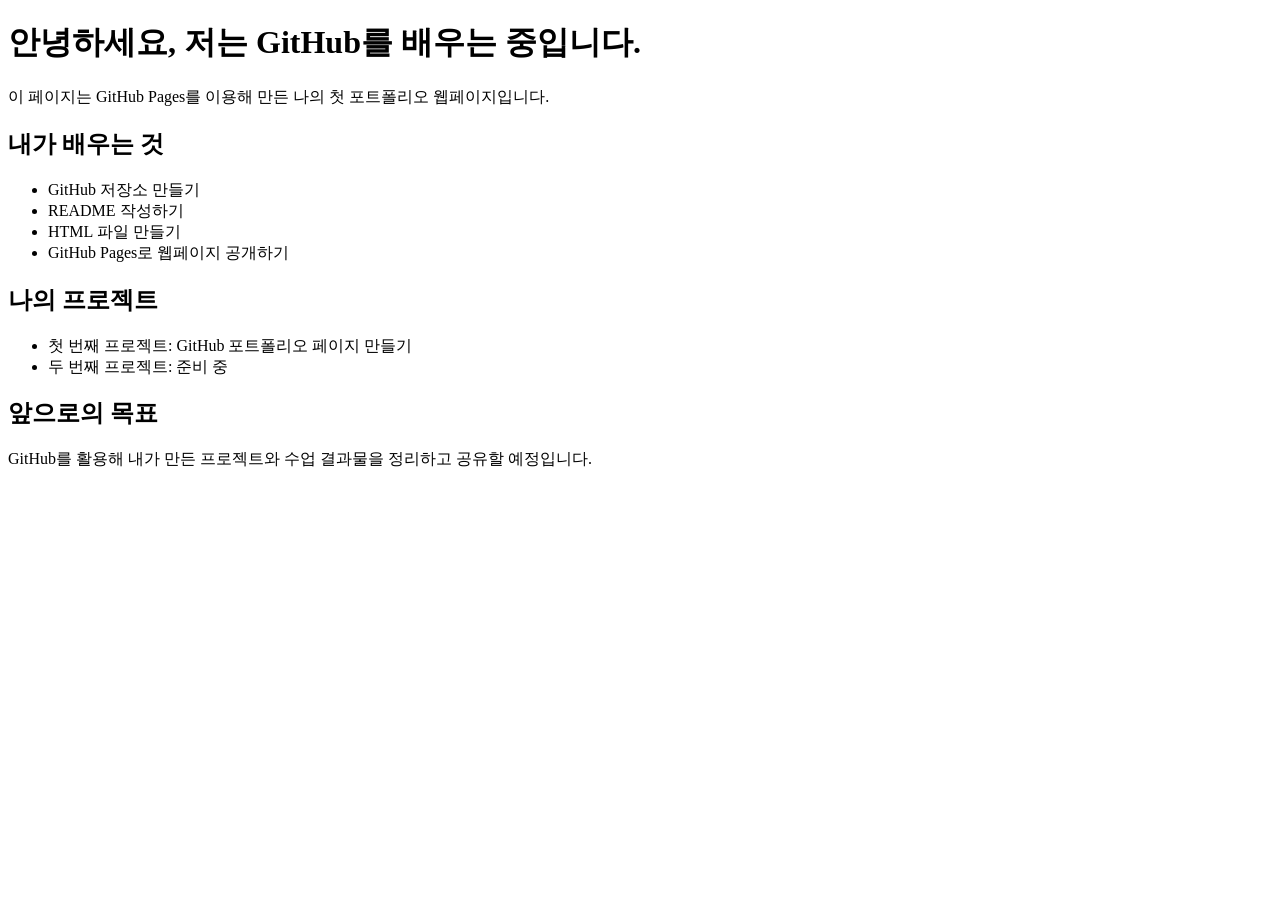
==== index.html @ 4d5290f3 "Update index.html" ====
<!DOCTYPE html>
<html lang="ko">
<head>
  <meta charset="UTF-8">
  <title>나의 포트폴리오</title>
</head>
<body>
  <h1>안녕하세요, 저는 GitHub를 배우는 중입니다.</h1>

  <p>
    이 페이지는 GitHub Pages를 이용해 만든 나의 첫 포트폴리오 웹페이지입니다.
  </p>

  <h2>내가 배우는 것</h2>
  <ul>
    <li>GitHub 저장소 만들기</li>
    <li>README 작성하기</li>
    <li>HTML 파일 만들기</li>
    <li>GitHub Pages로 웹페이지 공개하기</li>
  </ul>

  <h2>나의 프로젝트</h2>
  <ul>
    <li>첫 번째 프로젝트: GitHub 포트폴리오 페이지 만들기</li>
    <li>두 번째 프로젝트: 준비 중</li>
  </ul>

  <h2>앞으로의 목표</h2>
  <p>
    GitHub를 활용해 내가 만든 프로젝트와 수업 결과물을 정리하고 공유할 예정입니다.
  </p>
</body>
</html>
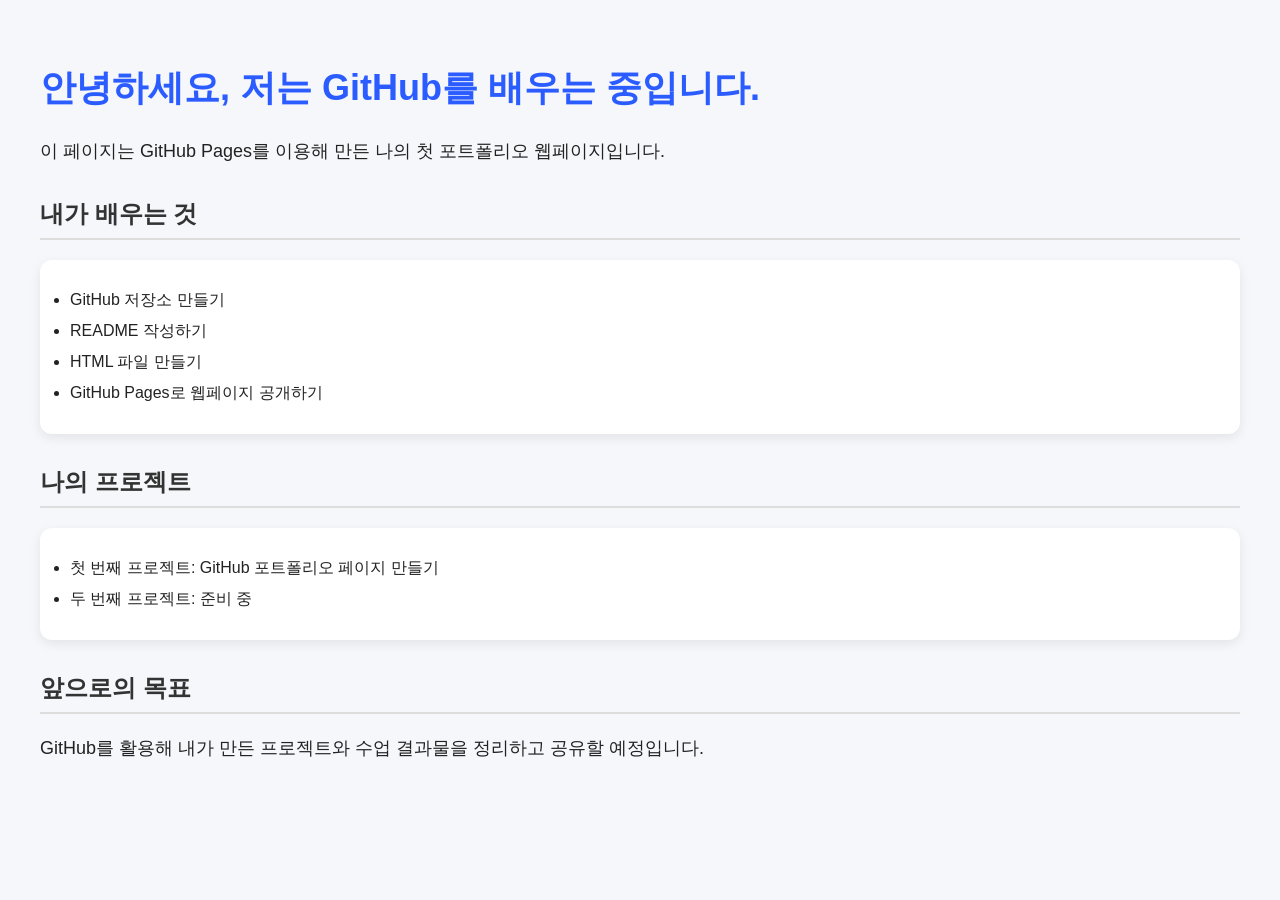
==== commit 14f528ac: "Update index.html 디자인 추가" ====
--- a/index.html
+++ b/index.html
@@ -3,6 +3,7 @@
 <head>
   <meta charset="UTF-8">
   <title>나의 포트폴리오</title>
+  <link rel="stylesheet" href="style.css">
 </head>
 <body>
   <h1>안녕하세요, 저는 GitHub를 배우는 중입니다.</h1>
--- a/style.css
+++ b/style.css
@@ -0,0 +1,35 @@
+body {
+  font-family: Arial, sans-serif;
+  background-color: #f5f7fb;
+  color: #222;
+  margin: 0;
+  padding: 40px;
+}
+
+h1 {
+  color: #2b5cff;
+  font-size: 36px;
+}
+
+h2 {
+  margin-top: 32px;
+  color: #333;
+  border-bottom: 2px solid #ddd;
+  padding-bottom: 8px;
+}
+
+p {
+  font-size: 18px;
+  line-height: 1.6;
+}
+
+ul {
+  background-color: white;
+  padding: 20px 30px;
+  border-radius: 12px;
+  box-shadow: 0 4px 12px rgba(0, 0, 0, 0.08);
+}
+
+li {
+  margin: 10px 0;
+}
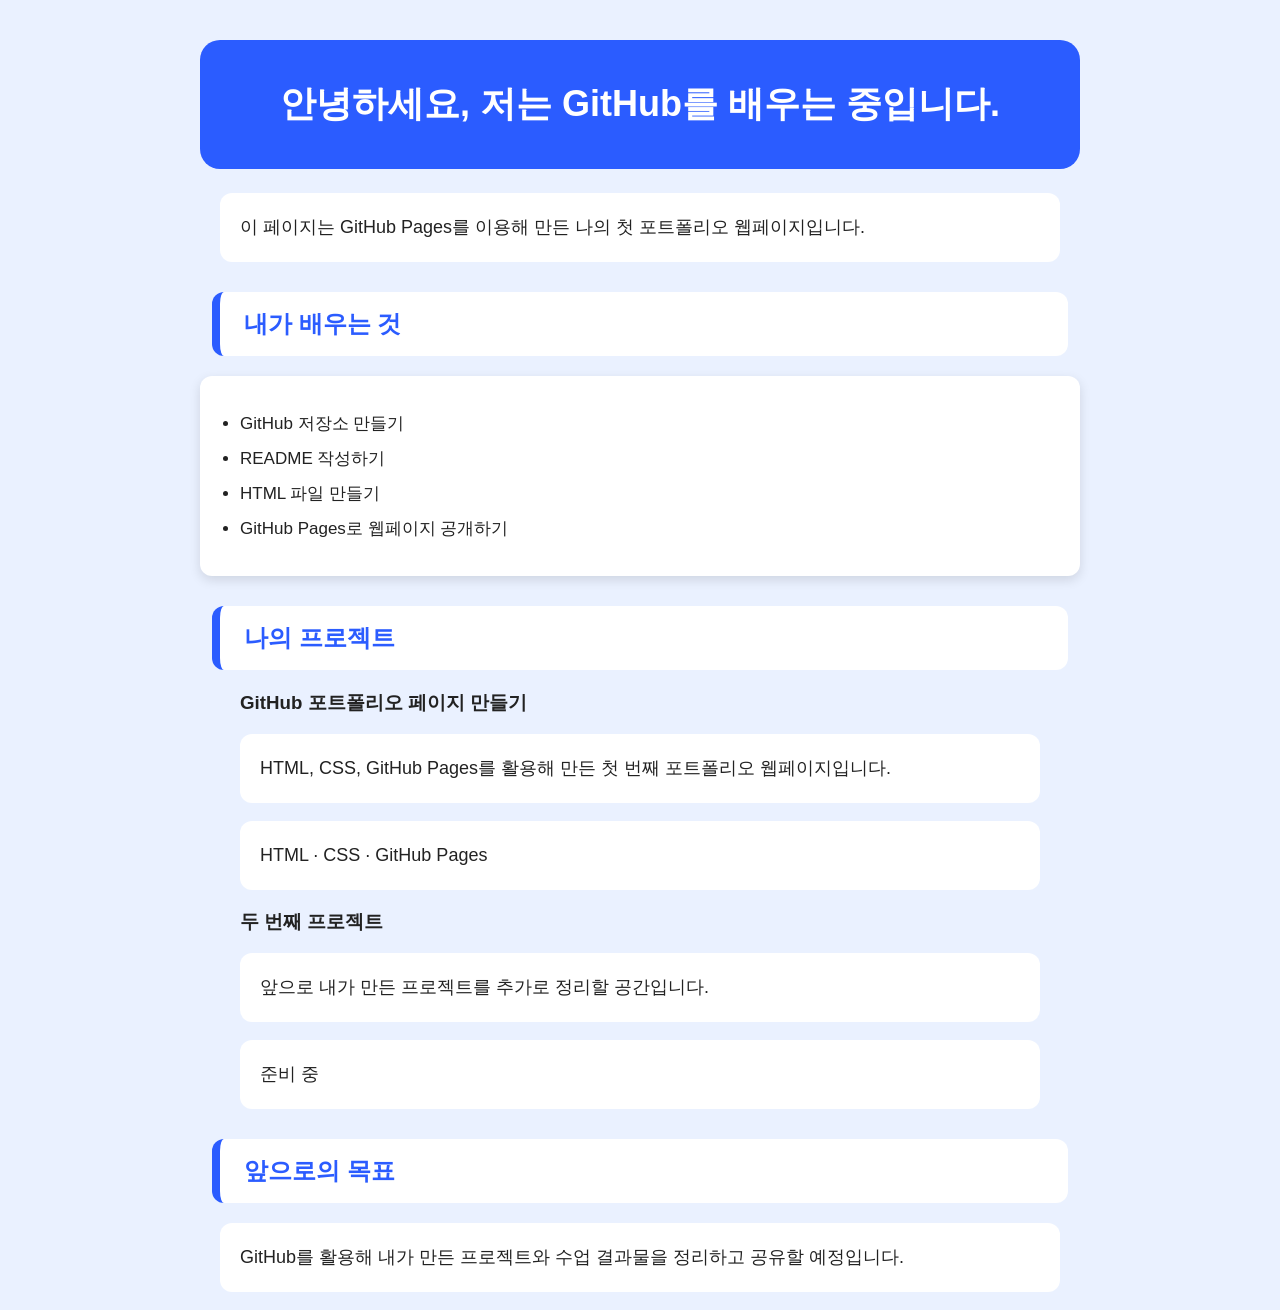
==== commit 84d796a1: "프로젝트 카드 영역 추가" ====
--- a/index.html
+++ b/index.html
@@ -21,10 +21,23 @@
   </ul>
 
   <h2>나의 프로젝트</h2>
-  <ul>
-    <li>첫 번째 프로젝트: GitHub 포트폴리오 페이지 만들기</li>
-    <li>두 번째 프로젝트: 준비 중</li>
-  </ul>
+  <div class="project-list">
+  <div class="project-card">
+    <h3>GitHub 포트폴리오 페이지 만들기</h3>
+    <p>
+      HTML, CSS, GitHub Pages를 활용해 만든 첫 번째 포트폴리오 웹페이지입니다.
+    </p>
+    <p class="tag">HTML · CSS · GitHub Pages</p>
+  </div>
+
+  <div class="project-card">
+    <h3>두 번째 프로젝트</h3>
+    <p>
+      앞으로 내가 만든 프로젝트를 추가로 정리할 공간입니다.
+    </p>
+    <p class="tag">준비 중</p>
+  </div>
+</div>
 
   <h2>앞으로의 목표</h2>
   <p>
--- a/style.css
+++ b/style.css
@@ -1,35 +1,52 @@
 body {
   font-family: Arial, sans-serif;
-  background-color: #f5f7fb;
+  background-color: #eaf1ff;
   color: #222;
   margin: 0;
-  padding: 40px;
+  padding: 0;
+}
+
+body > * {
+  max-width: 800px;
+  margin-left: auto;
+  margin-right: auto;
 }
 
 h1 {
-  color: #2b5cff;
+  background-color: #2b5cff;
+  color: white;
+  padding: 40px;
+  margin-top: 40px;
+  border-radius: 20px;
   font-size: 36px;
+  text-align: center;
 }
 
 h2 {
-  margin-top: 32px;
-  color: #333;
-  border-bottom: 2px solid #ddd;
-  padding-bottom: 8px;
+  background-color: white;
+  color: #2b5cff;
+  padding: 16px 24px;
+  margin-top: 30px;
+  border-left: 8px solid #2b5cff;
+  border-radius: 12px;
 }
 
 p {
+  background-color: white;
+  padding: 20px;
+  border-radius: 12px;
   font-size: 18px;
   line-height: 1.6;
 }
 
 ul {
   background-color: white;
-  padding: 20px 30px;
+  padding: 24px 40px;
   border-radius: 12px;
-  box-shadow: 0 4px 12px rgba(0, 0, 0, 0.08);
+  box-shadow: 0 4px 12px rgba(0, 0, 0, 0.12);
 }
 
 li {
-  margin: 10px 0;
+  margin: 12px 0;
+  font-size: 17px;
 }
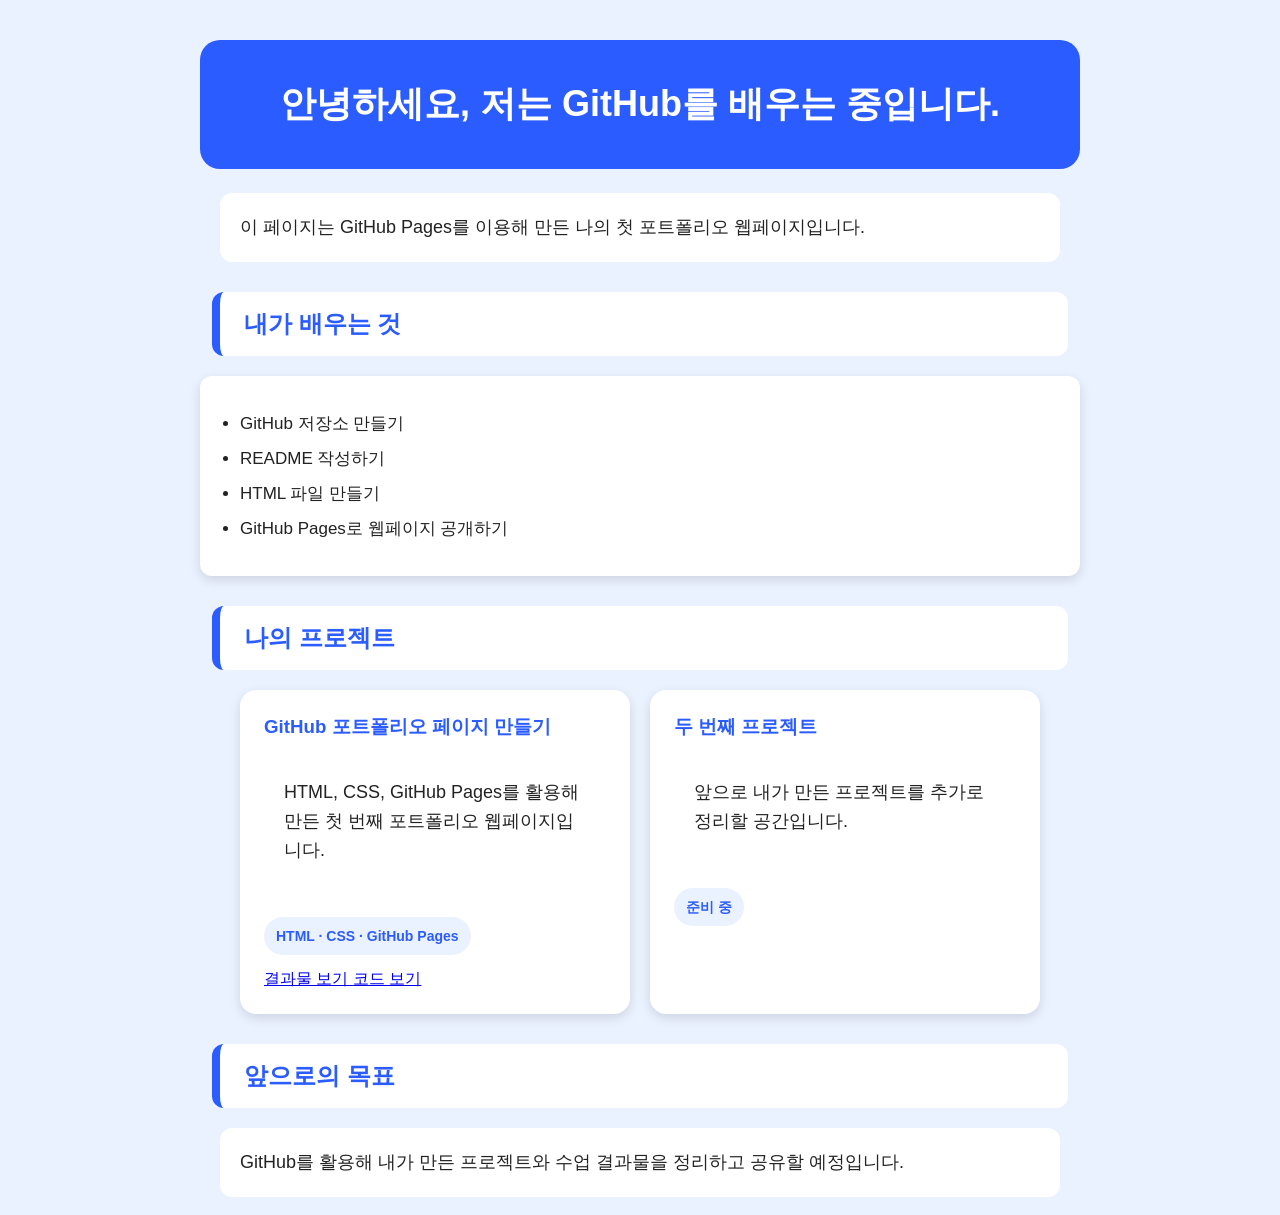
==== commit e7710884: "프로젝트 카드에 링크버튼 추가" ====
--- a/index.html
+++ b/index.html
@@ -23,13 +23,22 @@
   <h2>나의 프로젝트</h2>
   <div class="project-list">
   <div class="project-card">
-    <h3>GitHub 포트폴리오 페이지 만들기</h3>
-    <p>
-      HTML, CSS, GitHub Pages를 활용해 만든 첫 번째 포트폴리오 웹페이지입니다.
-    </p>
-    <p class="tag">HTML · CSS · GitHub Pages</p>
+  <h3>GitHub 포트폴리오 페이지 만들기</h3>
+  <p>
+    HTML, CSS, GitHub Pages를 활용해 만든 첫 번째 포트폴리오 웹페이지입니다.
+  </p>
+  <p class="tag">HTML · CSS · GitHub Pages</p>
+
+  <div class="button-group">
+    <a href="https://ghwnag82-glitch.github.io/my-first-github/" target="_blank">
+      결과물 보기
+    </a>
+    <a href="https://github.com/ghwnag82-glitch/my-first-github" target="_blank">
+      코드 보기
+    </a>
   </div>
-
+</div>
+  
   <div class="project-card">
     <h3>두 번째 프로젝트</h3>
     <p>
--- a/style.css
+++ b/style.css
@@ -50,3 +50,31 @@
   margin: 12px 0;
   font-size: 17px;
 }
+
+.project-list {
+  display: grid;
+  grid-template-columns: 1fr 1fr;
+  gap: 20px;
+}
+
+.project-card {
+  background-color: white;
+  padding: 24px;
+  border-radius: 16px;
+  box-shadow: 0 4px 12px rgba(0, 0, 0, 0.12);
+}
+
+.project-card h3 {
+  color: #2b5cff;
+  margin-top: 0;
+}
+
+.tag {
+  display: inline-block;
+  background-color: #eaf1ff;
+  color: #2b5cff;
+  font-weight: bold;
+  padding: 8px 12px;
+  border-radius: 999px;
+  font-size: 14px;
+}
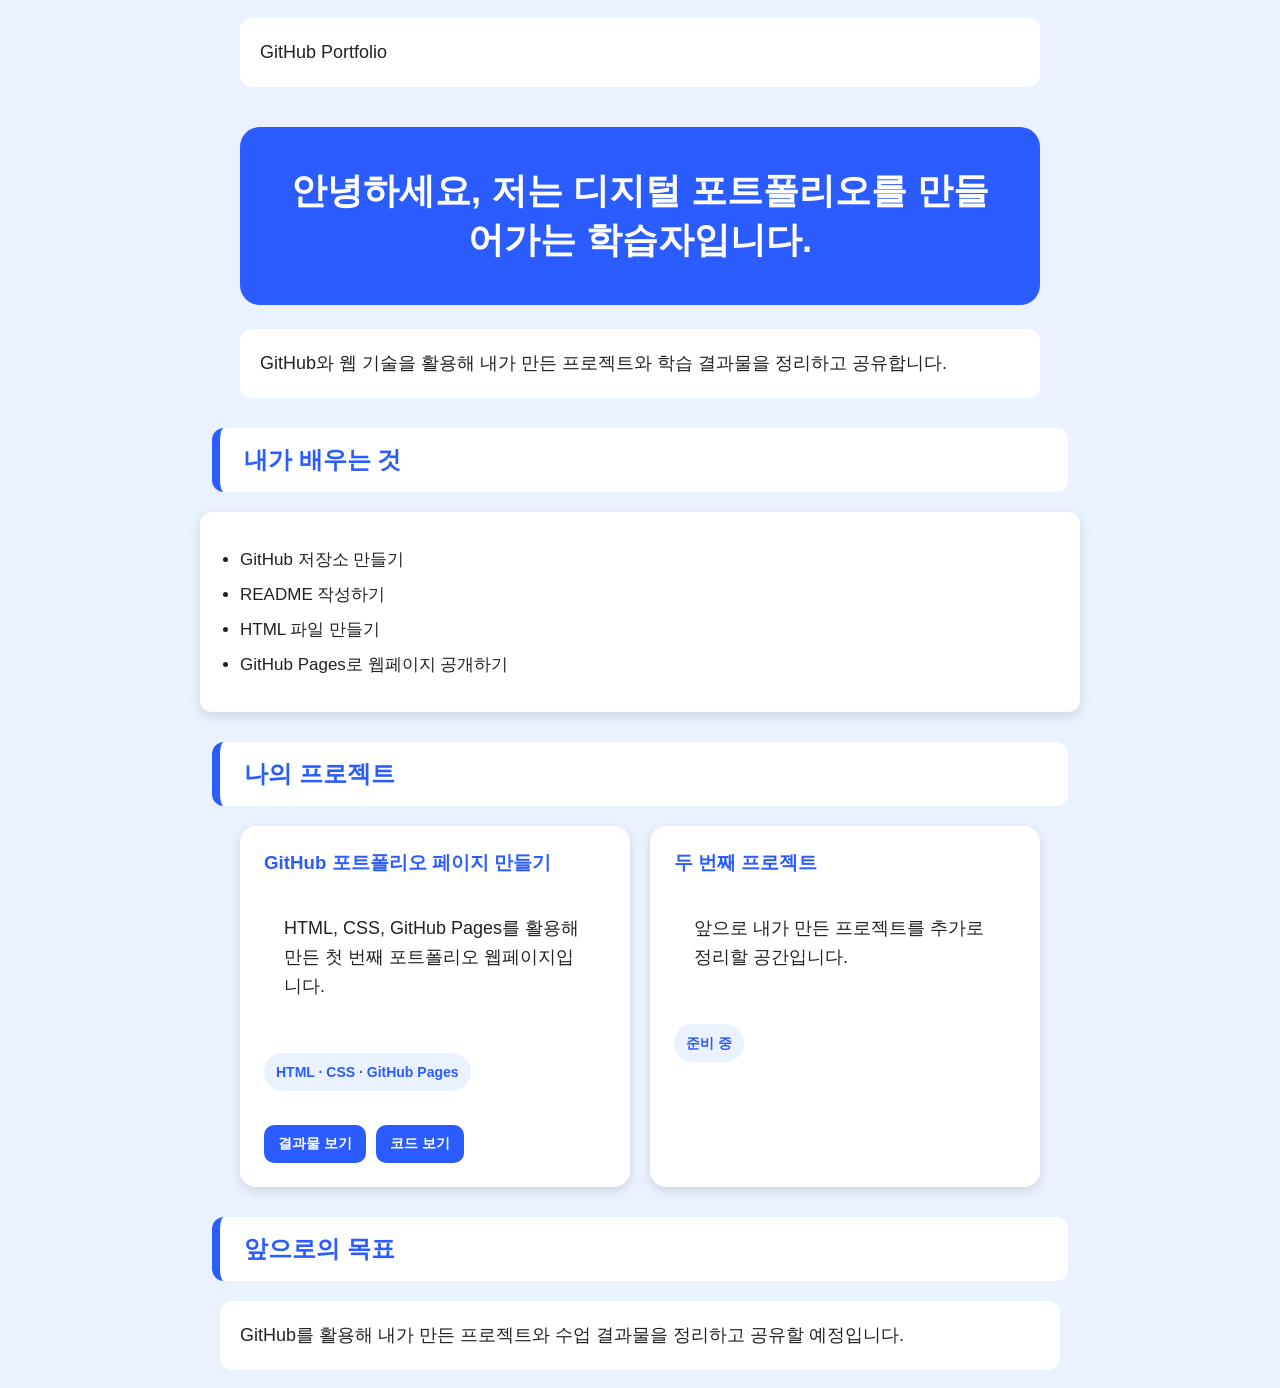
==== commit a3f72162: "포트폴리오 첫 화면 소개 영역 수정" ====
--- a/index.html
+++ b/index.html
@@ -6,12 +6,13 @@
   <link rel="stylesheet" href="style.css">
 </head>
 <body>
-  <h1>안녕하세요, 저는 GitHub를 배우는 중입니다.</h1>
-
-  <p>
-    이 페이지는 GitHub Pages를 이용해 만든 나의 첫 포트폴리오 웹페이지입니다.
+  <div class="hero">
+  <p class="badge">GitHub Portfolio</p>
+  <h1>안녕하세요, 저는 디지털 포트폴리오를 만들어가는 학습자입니다.</h1>
+  <p class="intro">
+    GitHub와 웹 기술을 활용해 내가 만든 프로젝트와 학습 결과물을 정리하고 공유합니다.
   </p>
-
+</div>
   <h2>내가 배우는 것</h2>
   <ul>
     <li>GitHub 저장소 만들기</li>
--- a/style.css
+++ b/style.css
@@ -78,3 +78,22 @@
   border-radius: 999px;
   font-size: 14px;
 }
+.button-group {
+  margin-top: 20px;
+  display: flex;
+  gap: 10px;
+}
+
+.button-group a {
+  text-decoration: none;
+  background-color: #2b5cff;
+  color: white;
+  padding: 10px 14px;
+  border-radius: 10px;
+  font-weight: bold;
+  font-size: 14px;
+}
+
+.button-group a:hover {
+  background-color: #1740c9;
+}
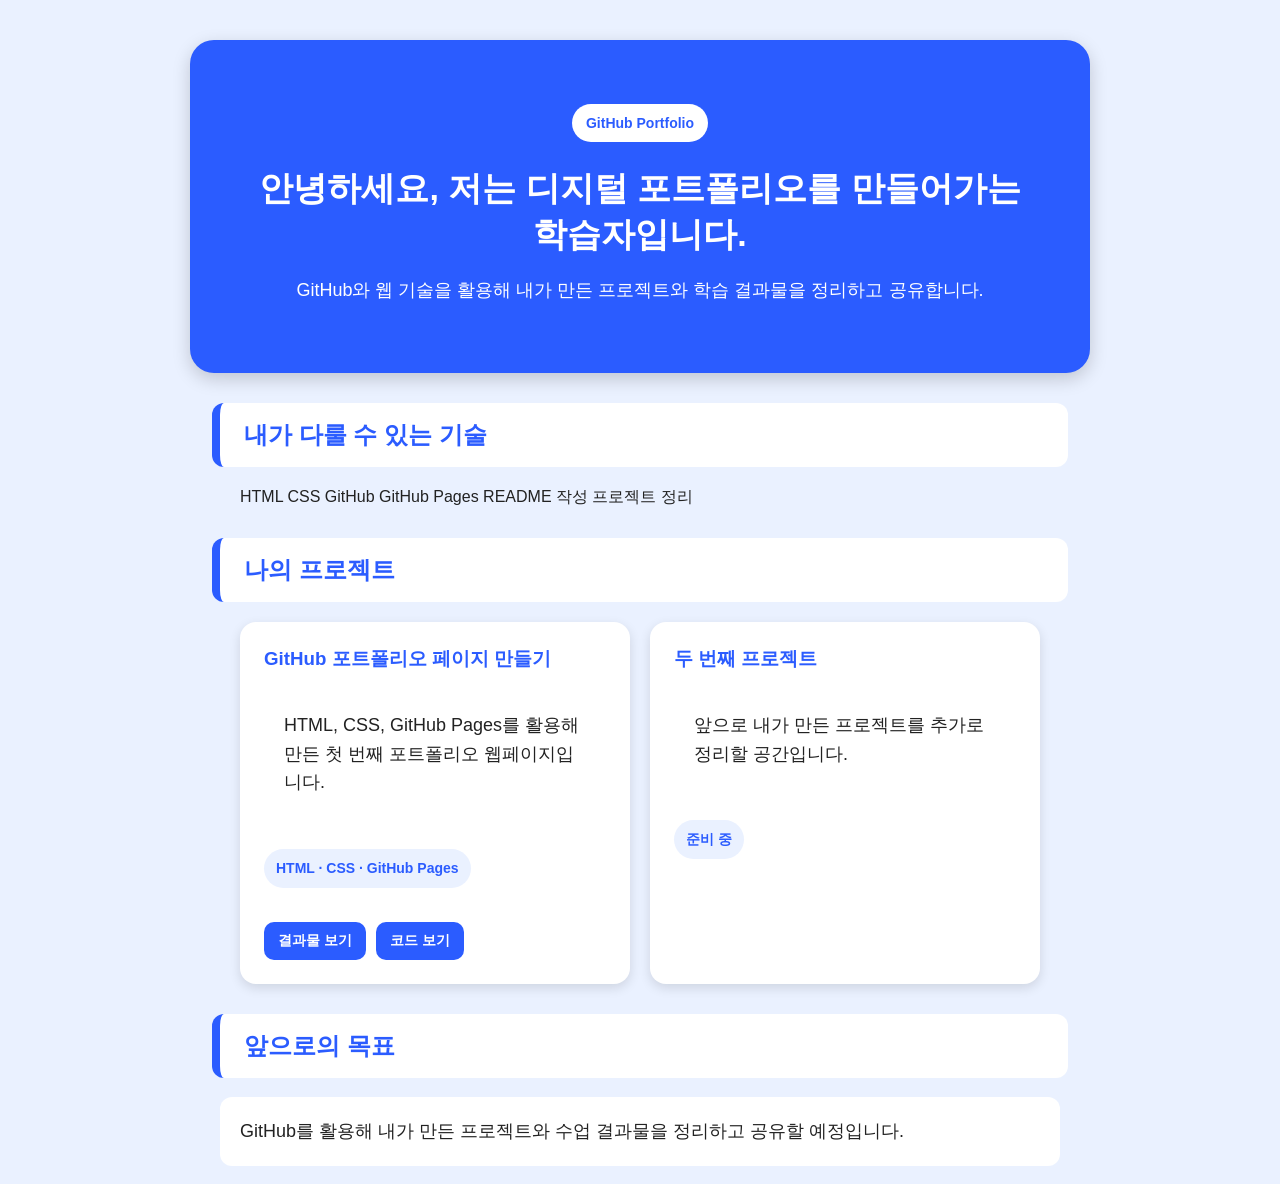
==== commit e619a0d7: "기술 스택 영역 추가" ====
--- a/index.html
+++ b/index.html
@@ -13,13 +13,16 @@
     GitHub와 웹 기술을 활용해 내가 만든 프로젝트와 학습 결과물을 정리하고 공유합니다.
   </p>
 </div>
-  <h2>내가 배우는 것</h2>
-  <ul>
-    <li>GitHub 저장소 만들기</li>
-    <li>README 작성하기</li>
-    <li>HTML 파일 만들기</li>
-    <li>GitHub Pages로 웹페이지 공개하기</li>
-  </ul>
+  <h2>내가 다룰 수 있는 기술</h2>
+
+<div class="skills">
+  <span>HTML</span>
+  <span>CSS</span>
+  <span>GitHub</span>
+  <span>GitHub Pages</span>
+  <span>README 작성</span>
+  <span>프로젝트 정리</span>
+</div>
 
   <h2>나의 프로젝트</h2>
   <div class="project-list">
--- a/style.css
+++ b/style.css
@@ -97,3 +97,39 @@
 .button-group a:hover {
   background-color: #1740c9;
 }
+.hero {
+  background-color: #2b5cff;
+  color: white;
+  padding: 50px;
+  margin-top: 40px;
+  border-radius: 24px;
+  text-align: center;
+  box-shadow: 0 6px 18px rgba(0, 0, 0, 0.18);
+}
+
+.hero h1 {
+  background: none;
+  color: white;
+  padding: 0;
+  margin: 10px 0;
+  font-size: 34px;
+  border-radius: 0;
+}
+
+.badge {
+  display: inline-block;
+  background-color: white;
+  color: #2b5cff;
+  padding: 8px 14px;
+  border-radius: 999px;
+  font-weight: bold;
+  font-size: 14px;
+}
+
+.intro {
+  background: none;
+  color: white;
+  padding: 0;
+  font-size: 18px;
+  line-height: 1.6;
+}
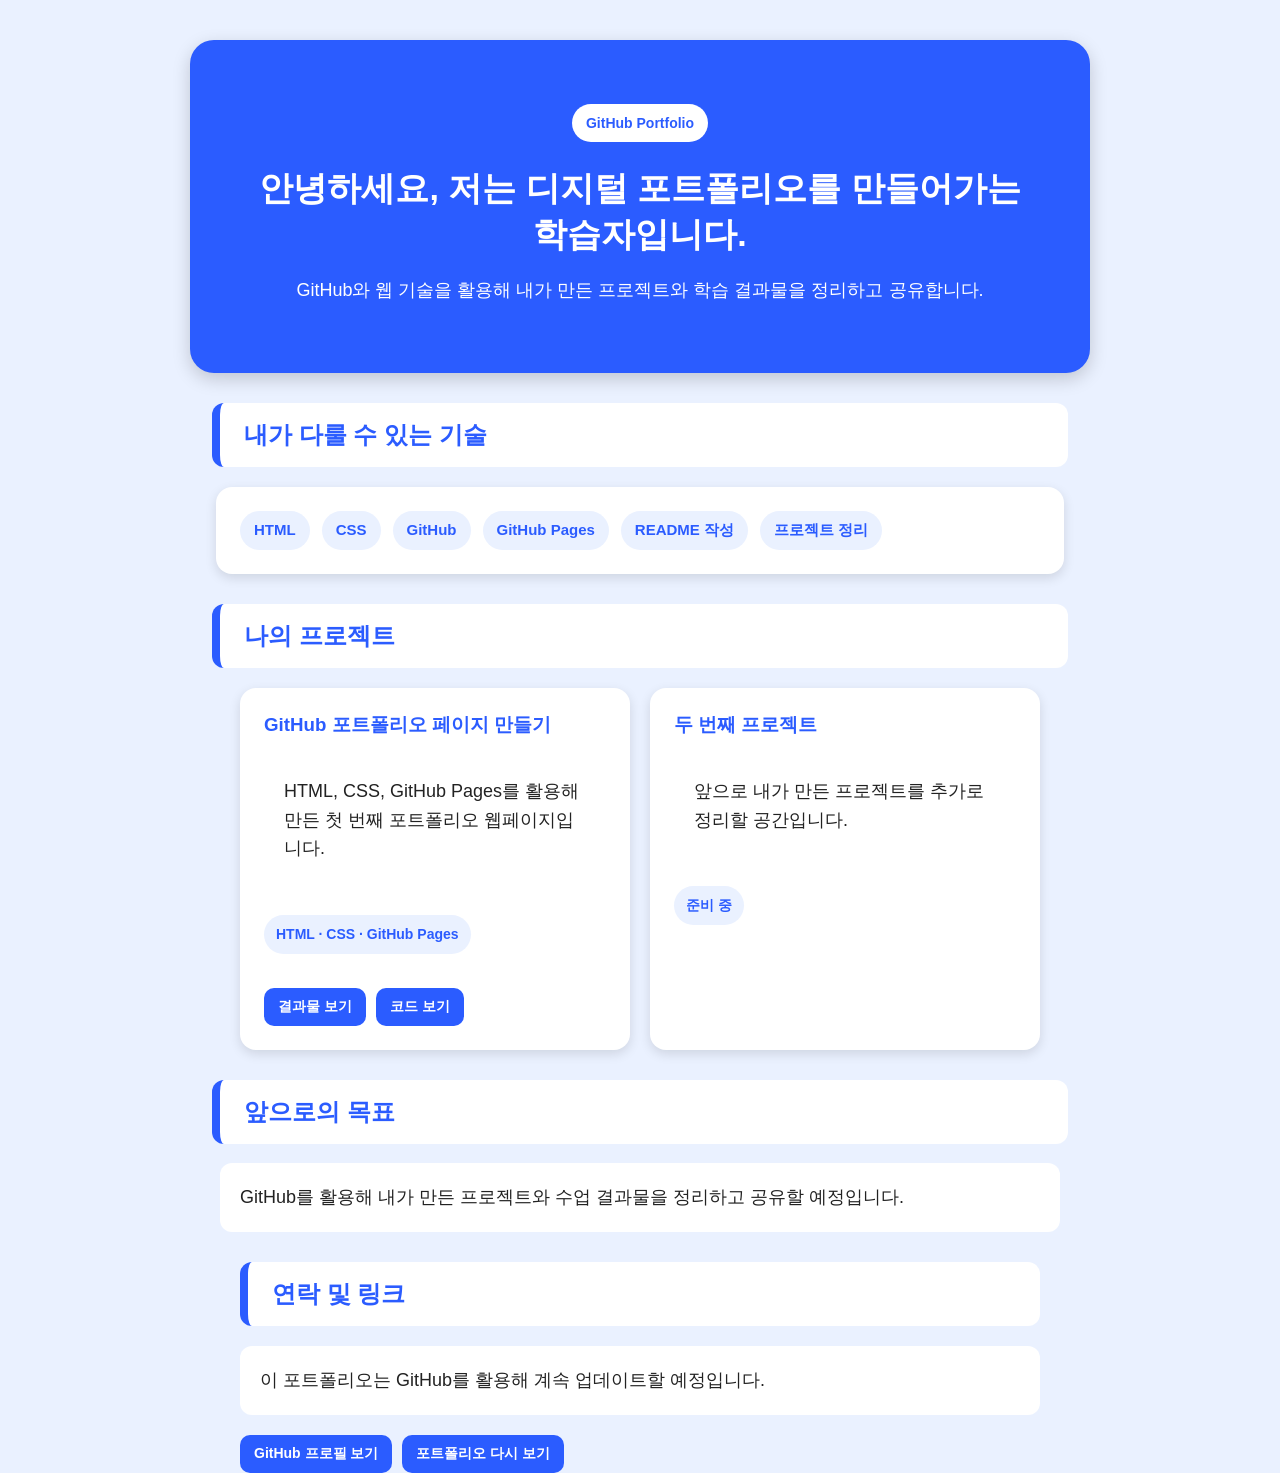
==== commit b713fed2: "연락 및 링크 영역 추가" ====
--- a/index.html
+++ b/index.html
@@ -56,5 +56,20 @@
   <p>
     GitHub를 활용해 내가 만든 프로젝트와 수업 결과물을 정리하고 공유할 예정입니다.
   </p>
+  <div class="contact">
+  <h2>연락 및 링크</h2>
+  <p>
+    이 포트폴리오는 GitHub를 활용해 계속 업데이트할 예정입니다.
+  </p>
+
+  <div class="button-group">
+    <a href="https://github.com/ghwnag82-glitch" target="_blank">
+      GitHub 프로필 보기
+    </a>
+    <a href="https://ghwnag82-glitch.github.io/my-first-github/" target="_blank">
+      포트폴리오 다시 보기
+    </a>
+  </div>
+</div>
 </body>
 </html>
--- a/style.css
+++ b/style.css
@@ -133,3 +133,21 @@
   font-size: 18px;
   line-height: 1.6;
 }
+.skills {
+  background-color: white;
+  padding: 24px;
+  border-radius: 16px;
+  display: flex;
+  flex-wrap: wrap;
+  gap: 12px;
+  box-shadow: 0 4px 12px rgba(0, 0, 0, 0.12);
+}
+
+.skills span {
+  background-color: #eaf1ff;
+  color: #2b5cff;
+  padding: 10px 14px;
+  border-radius: 999px;
+  font-weight: bold;
+  font-size: 15px;
+}
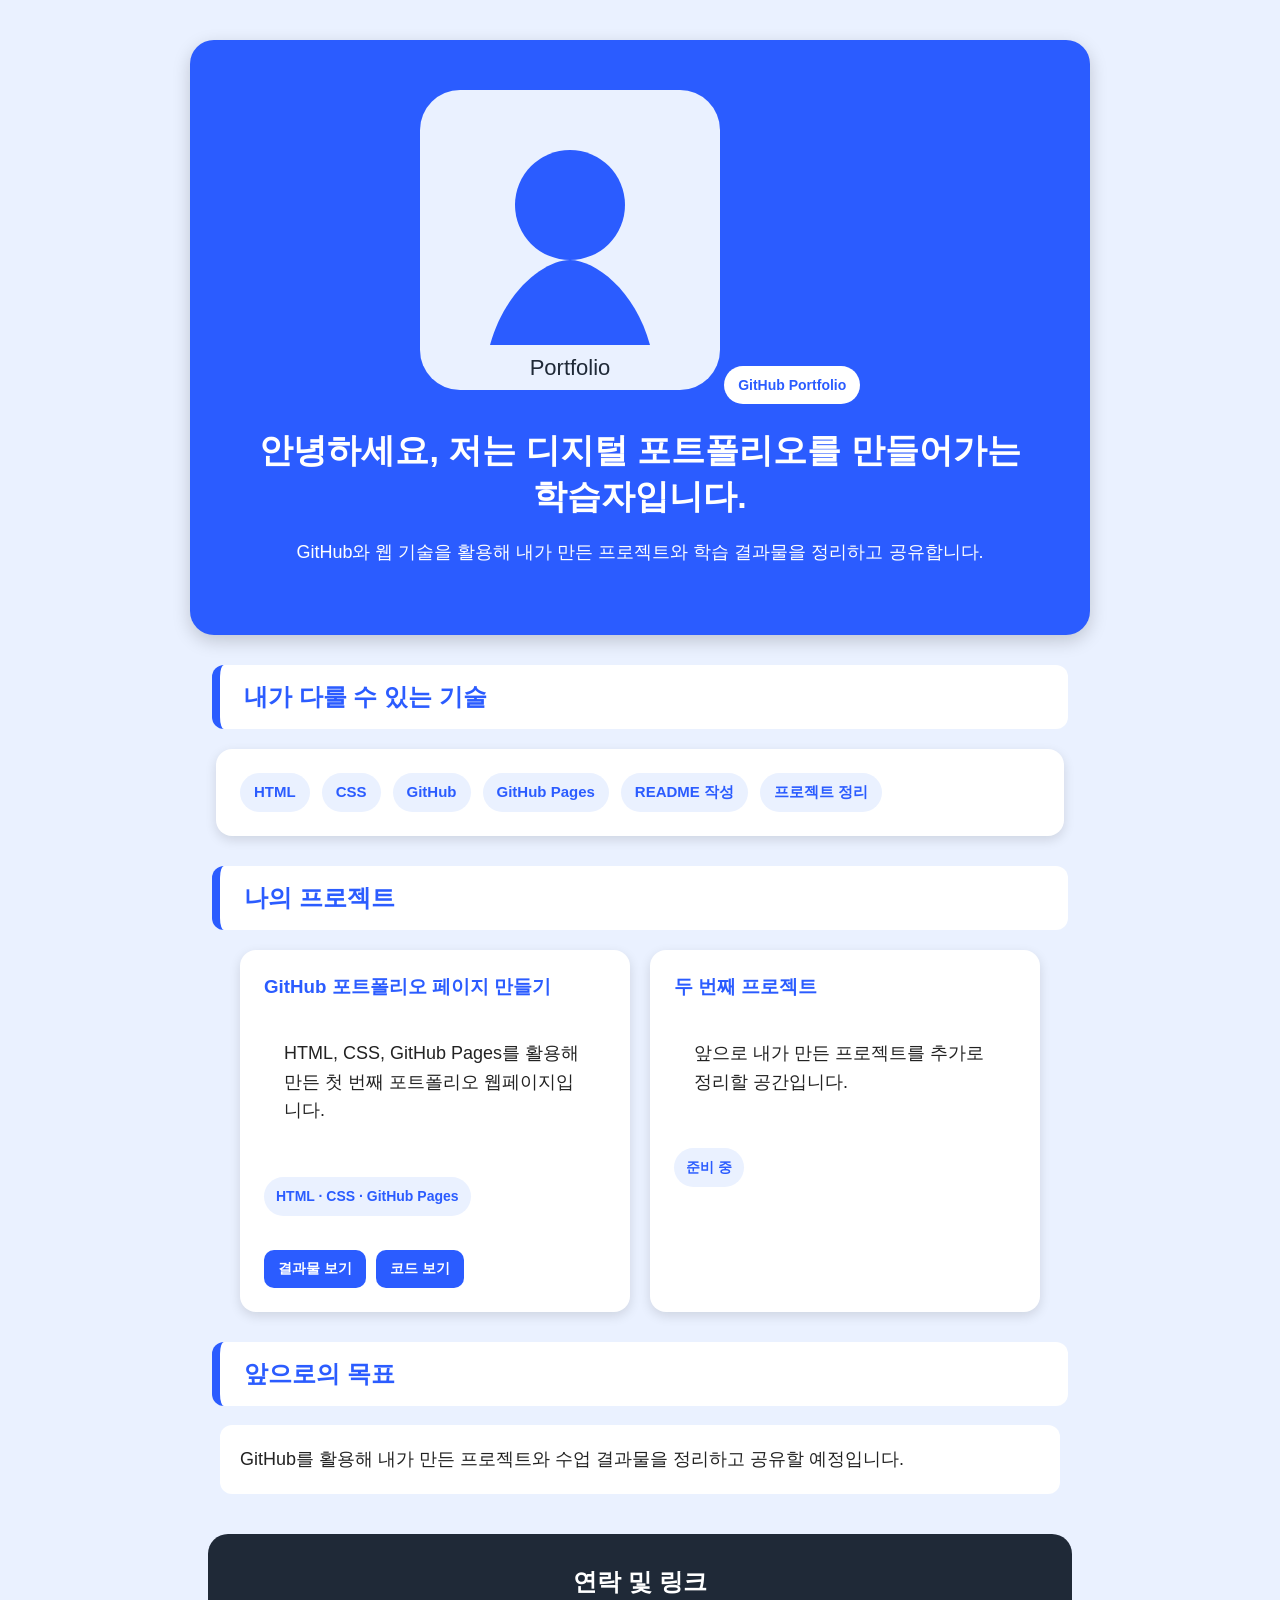
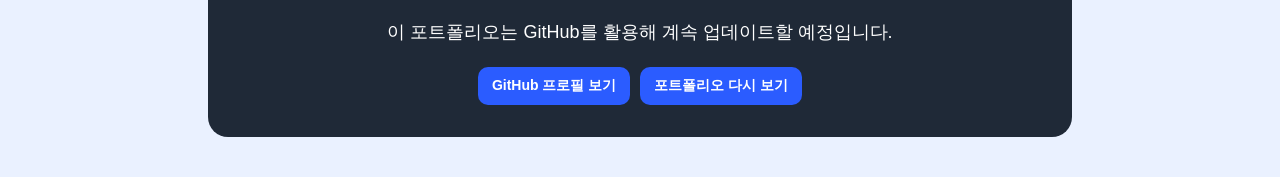
==== commit c1154bb8: "프로필 이미지 추가" ====
--- a/index.html
+++ b/index.html
@@ -7,6 +7,7 @@
 </head>
 <body>
   <div class="hero">
+     <img src="assets/profile.svg" alt="프로필 이미지" class="profile-image">
   <p class="badge">GitHub Portfolio</p>
   <h1>안녕하세요, 저는 디지털 포트폴리오를 만들어가는 학습자입니다.</h1>
   <p class="intro">
--- a/style.css
+++ b/style.css
@@ -151,3 +151,55 @@
   font-weight: bold;
   font-size: 15px;
 }
+.contact {
+  background-color: #1f2937;
+  color: white;
+  padding: 32px;
+  margin-top: 40px;
+  margin-bottom: 40px;
+  border-radius: 20px;
+  text-align: center;
+}
+
+.contact h2 {
+  background: none;
+  color: white;
+  border: none;
+  padding: 0;
+  margin-top: 0;
+}
+
+.contact p {
+  background: none;
+  color: white;
+  padding: 0;
+}
+
+.contact .button-group {
+  justify-content: center;
+}
+@media (max-width: 700px) {
+  body {
+    padding: 16px;
+  }
+
+  .hero {
+    padding: 32px 20px;
+  }
+
+  .hero h1 {
+    font-size: 26px;
+  }
+
+  .project-list {
+    grid-template-columns: 1fr;
+  }
+
+  .button-group {
+    flex-direction: column;
+  }
+
+  .button-group a {
+    text-align: center;
+  }
+}
